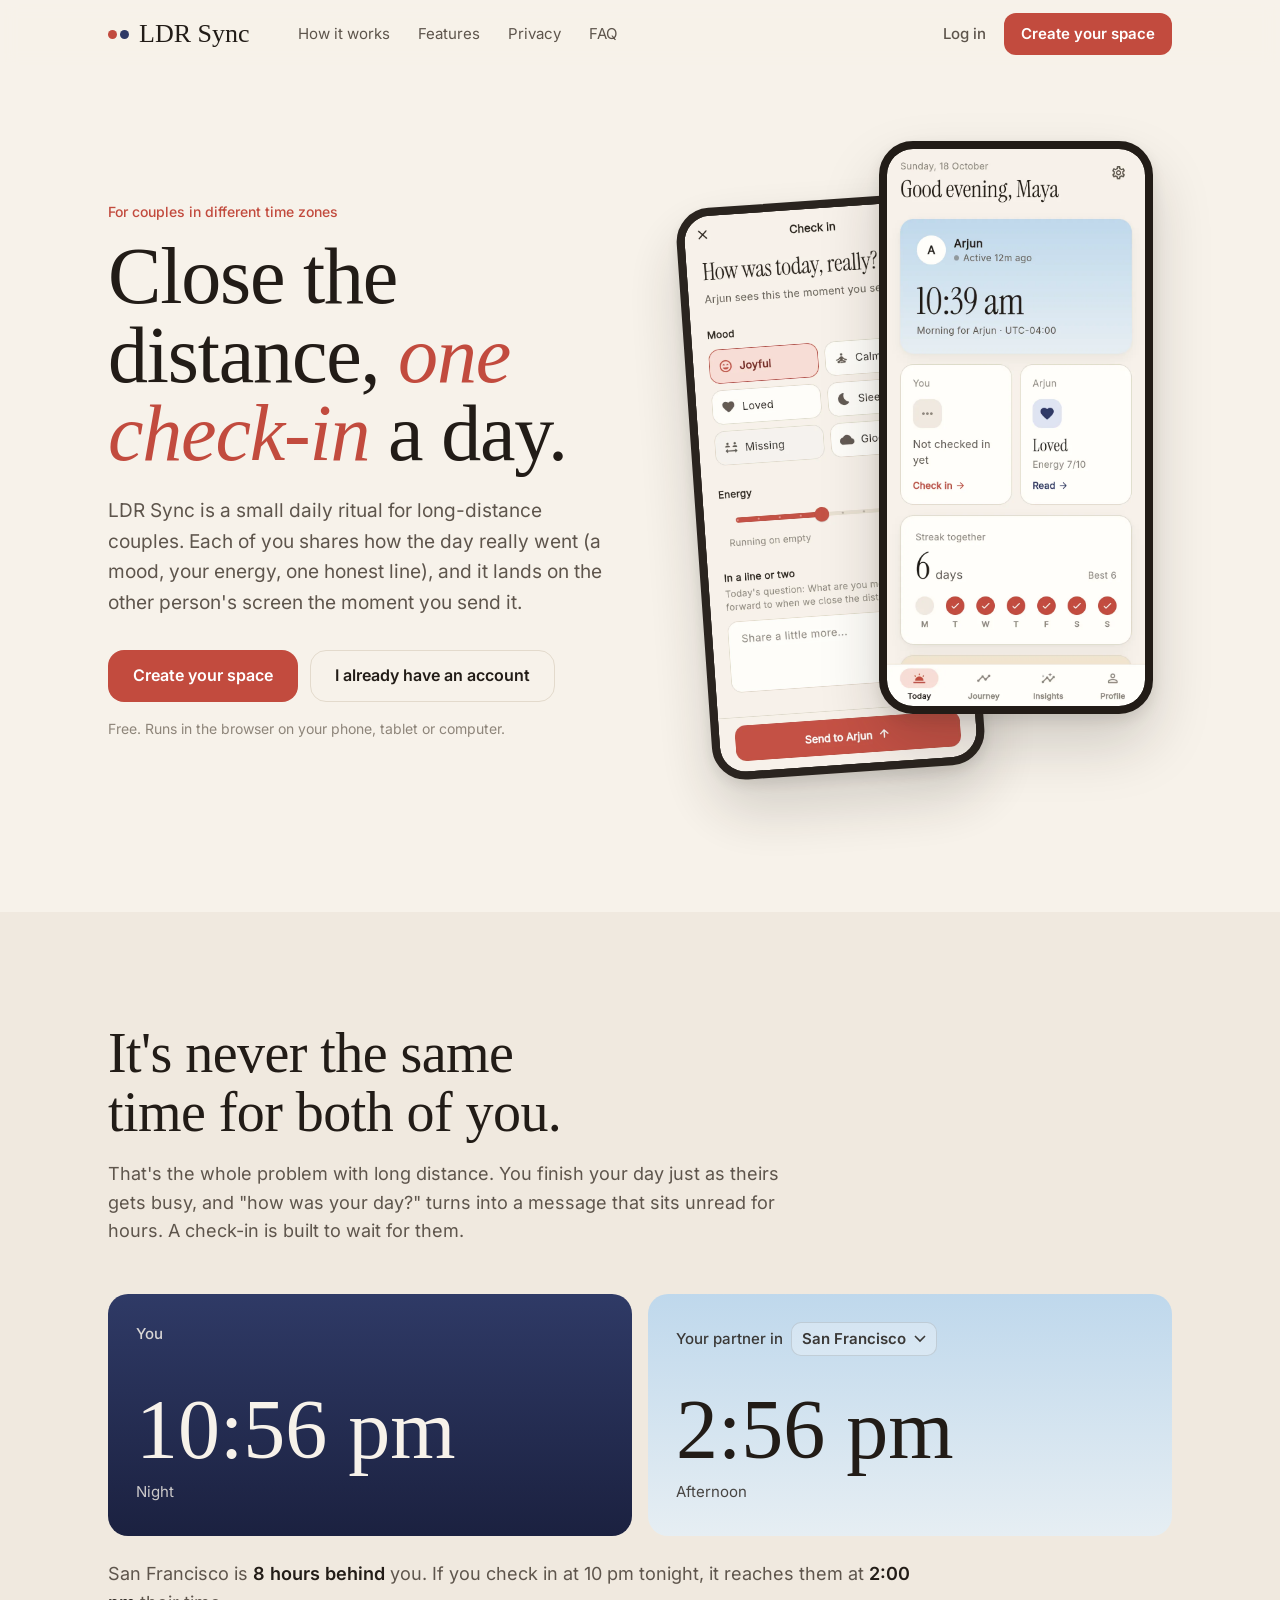
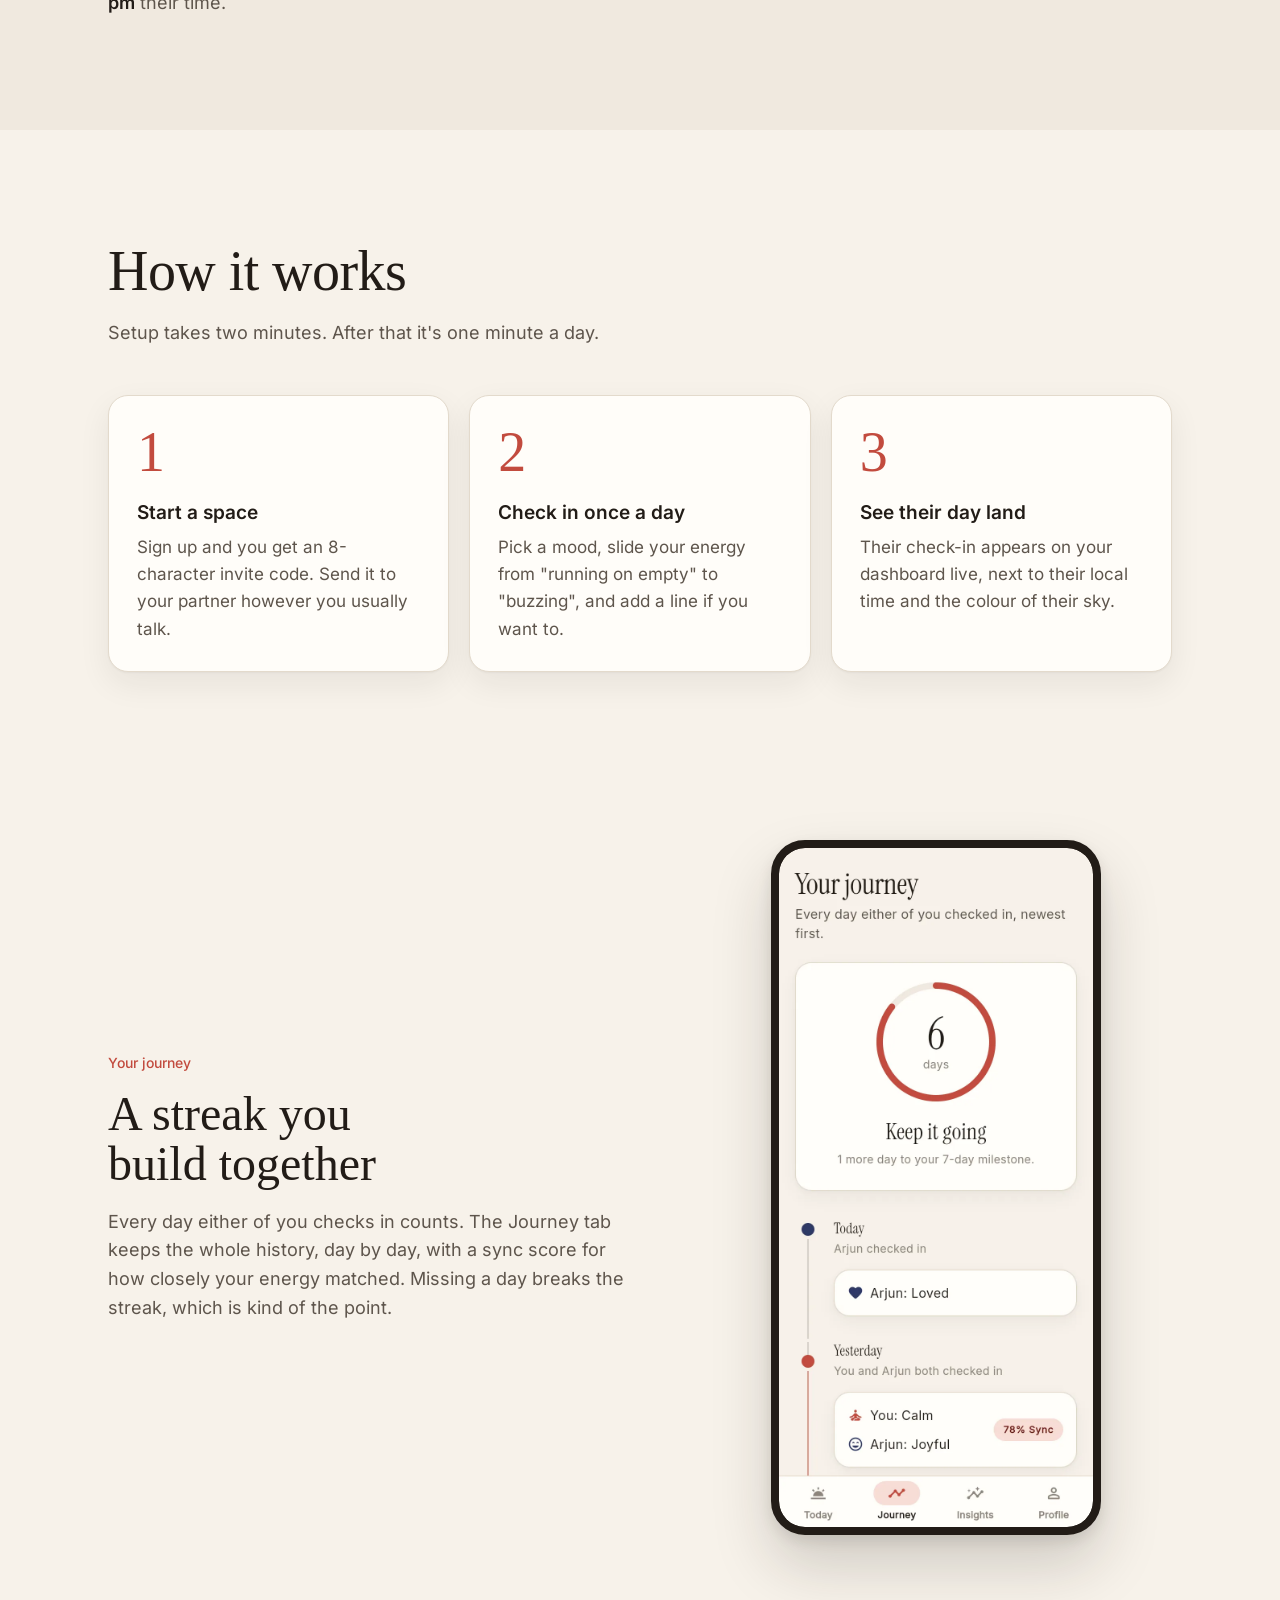
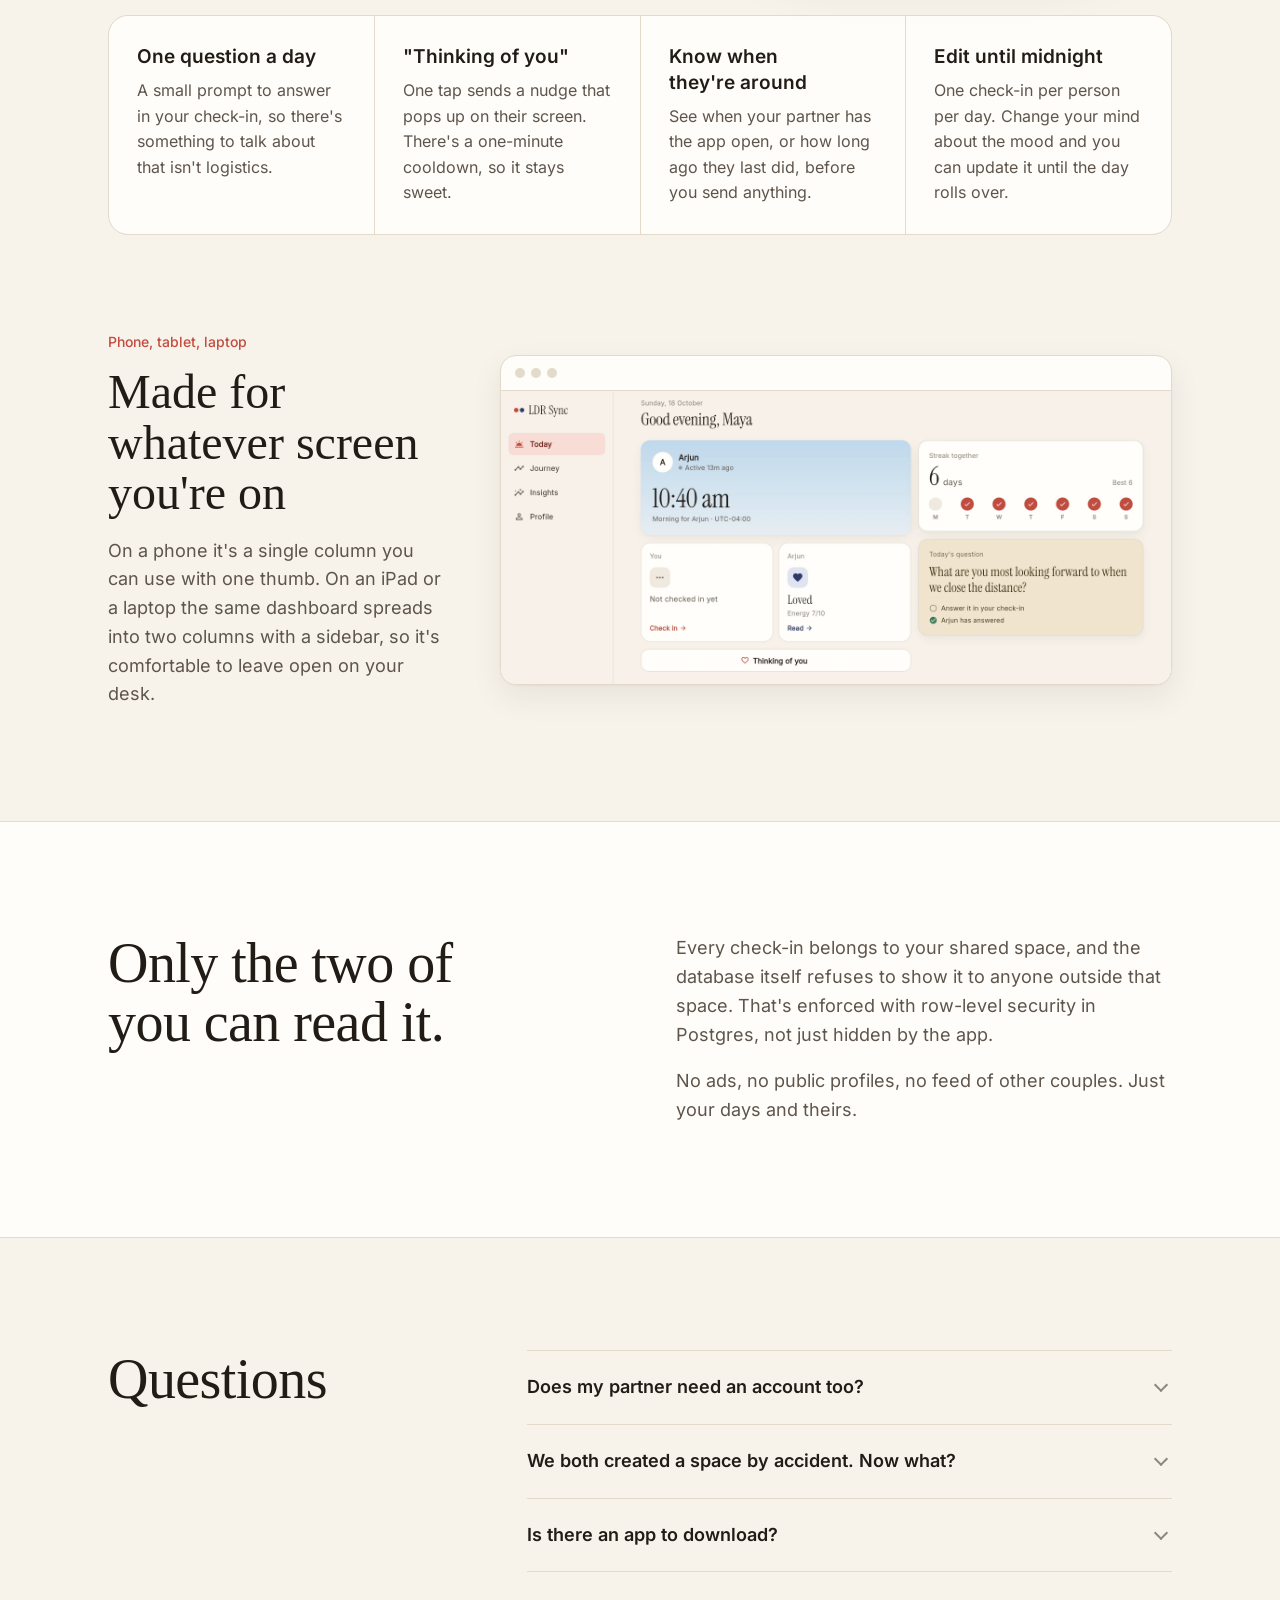
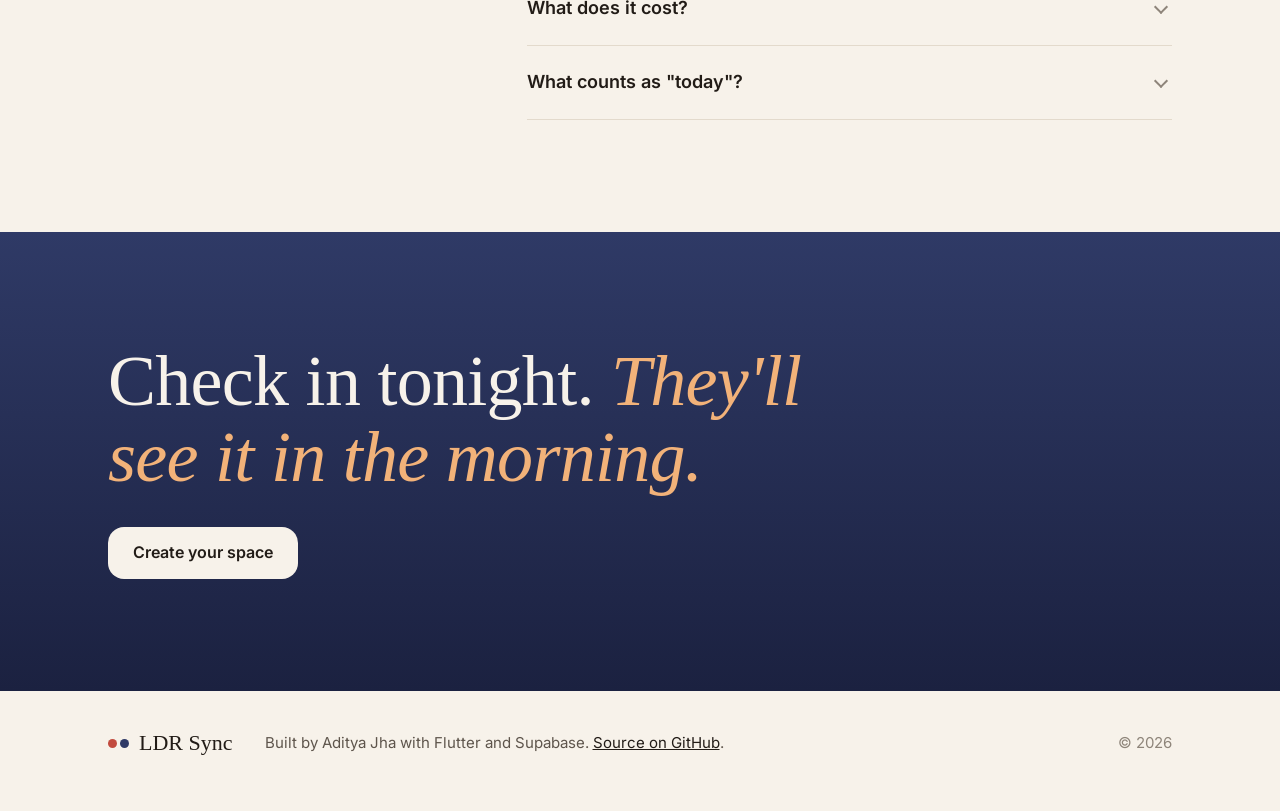
==== web_landing/index.html @ b9b2fee2 "Add a landing page and serve the app under /app/ The site used to open straight onto the login form." ====
<!doctype html>
<html lang="en">
<head>
  <meta charset="utf-8">
  <meta name="viewport" content="width=device-width, initial-scale=1">
  <title>LDR Sync: a daily check-in for long-distance couples</title>
  <meta name="description" content="A small daily ritual for couples in different time zones. Share a mood, your energy and one honest line, and see each other's day land in real time.">
  <meta name="theme-color" content="#F7F2EA">
  <meta property="og:title" content="LDR Sync">
  <meta property="og:description" content="A daily check-in for couples in different time zones.">
  <meta property="og:type" content="website">
  <meta property="og:image" content="img/desktop-dashboard.webp">
  <link rel="icon" href="favicon.svg" type="image/svg+xml">
  <link rel="icon" href="favicon.png" type="image/png" sizes="32x32">
  <link rel="apple-touch-icon" href="apple-touch-icon.png">
  <link rel="preload" href="fonts/InstrumentSerif-400.woff2" as="font" type="font/woff2" crossorigin>
  <link rel="preload" href="fonts/Inter-var.woff2" as="font" type="font/woff2" crossorigin>
  <link rel="stylesheet" href="styles.css">
</head>
<body>
  <a class="skip" href="#main">Skip to content</a>

  <header class="site-header">
    <div class="wrap header-inner">
      <a class="wordmark" href="./" aria-label="LDR Sync home">
        <span class="dot dot-you" aria-hidden="true"></span><span class="dot dot-them" aria-hidden="true"></span>
        LDR Sync
      </a>
      <nav class="nav" aria-label="Page sections">
        <a href="#how">How it works</a>
        <a href="#features">Features</a>
        <a href="#privacy">Privacy</a>
        <a href="#faq">FAQ</a>
      </nav>
      <div class="header-actions">
        <a class="link" href="app/#/login">Log in</a>
        <a class="btn btn-small" href="app/#/login?mode=signup">Create your space</a>
      </div>
    </div>
  </header>

  <main id="main">
    <!-- Hero -->
    <section class="hero">
      <div class="wrap hero-grid">
        <div class="hero-copy">
          <p class="eyebrow">For couples in different time zones</p>
          <h1>Close the distance, <em>one check-in</em> a day.</h1>
          <p class="lede">
            LDR Sync is a small daily ritual for long-distance couples. Each of you
            shares how the day really went (a mood, your energy, one honest line),
            and it lands on the other person's screen the moment you send it.
          </p>
          <div class="cta-row">
            <a class="btn" href="app/#/login?mode=signup">Create your space</a>
            <a class="btn btn-ghost" href="app/#/login">I already have an account</a>
          </div>
          <p class="fine">Free. Runs in the browser on your phone, tablet or computer.</p>
        </div>

        <div class="hero-visual" aria-hidden="true">
          <figure class="phone phone-back">
            <img src="img/phone-checkin.webp" width="390" height="844" alt="" loading="eager" decoding="async">
          </figure>
          <figure class="phone phone-front">
            <img src="img/phone-dashboard.webp" width="390" height="844" alt="" loading="eager" decoding="async">
          </figure>
        </div>
      </div>
    </section>

    <!-- Two skies -->
    <section class="skies" aria-labelledby="skies-title">
      <div class="wrap">
        <div class="section-head">
          <h2 id="skies-title">It's never the same time for both of you.</h2>
          <p>
            That's the whole problem with long distance. You finish your day
            just as theirs gets busy, and "how was your day?" turns into a
            message that sits unread for hours. A check-in is built to wait for them.
          </p>
        </div>

        <div class="sky-pair">
          <article class="sky-card" id="sky-you">
            <p class="sky-who">You<span class="sky-place" id="you-place"></span></p>
            <p class="sky-time" id="you-time">--:--</p>
            <p class="sky-label" id="you-label">&nbsp;</p>
          </article>
          <article class="sky-card" id="sky-them">
            <p class="sky-who">
              <label for="city">Your partner in</label>
              <select id="city" class="sky-select"></select>
            </p>
            <p class="sky-time" id="them-time">--:--</p>
            <p class="sky-label" id="them-label">&nbsp;</p>
          </article>
        </div>
        <p class="sky-note" id="sky-note" aria-live="polite"></p>
      </div>
    </section>

    <!-- How it works -->
    <section id="how" class="how" aria-labelledby="how-title">
      <div class="wrap">
        <div class="section-head">
          <h2 id="how-title">How it works</h2>
          <p>Setup takes two minutes. After that it's one minute a day.</p>
        </div>
        <ol class="steps">
          <li>
            <span class="step-num">1</span>
            <h3>Start a space</h3>
            <p>Sign up and you get an 8-character invite code. Send it to your partner however you usually talk.</p>
          </li>
          <li>
            <span class="step-num">2</span>
            <h3>Check in once a day</h3>
            <p>Pick a mood, slide your energy from "running on empty" to "buzzing", and add a line if you want to.</p>
          </li>
          <li>
            <span class="step-num">3</span>
            <h3>See their day land</h3>
            <p>Their check-in appears on your dashboard live, next to their local time and the colour of their sky.</p>
          </li>
        </ol>
      </div>
    </section>

    <!-- Features -->
    <section id="features" class="features" aria-labelledby="features-title">
      <div class="wrap">
        <h2 id="features-title" class="visually-hidden">Features</h2>

        <div class="feature">
          <div class="feature-copy">
            <p class="eyebrow">Your journey</p>
            <h3>A streak you build together</h3>
            <p>
              Every day either of you checks in counts. The Journey tab keeps the
              whole history, day by day, with a sync score for how closely your
              energy matched. Missing a day breaks the streak, which is kind of the point.
            </p>
          </div>
          <figure class="phone phone-solo">
            <img src="img/phone-journey.webp" width="390" height="844" alt="The Journey screen: a six-day streak and a timeline of both partners' moods." loading="lazy" decoding="async">
          </figure>
        </div>

        <ul class="feature-grid">
          <li>
            <h3>One question a day</h3>
            <p>A small prompt to answer in your check-in, so there's something to talk about that isn't logistics.</p>
          </li>
          <li>
            <h3>"Thinking of you"</h3>
            <p>One tap sends a nudge that pops up on their screen. There's a one-minute cooldown, so it stays sweet.</p>
          </li>
          <li>
            <h3>Know when they're around</h3>
            <p>See when your partner has the app open, or how long ago they last did, before you send anything.</p>
          </li>
          <li>
            <h3>Edit until midnight</h3>
            <p>One check-in per person per day. Change your mind about the mood and you can update it until the day rolls over.</p>
          </li>
        </ul>

        <div class="screens">
          <div class="screens-copy">
            <p class="eyebrow">Phone, tablet, laptop</p>
            <h3>Made for whatever screen you're on</h3>
            <p>
              On a phone it's a single column you can use with one thumb. On an iPad
              or a laptop the same dashboard spreads into two columns with a sidebar,
              so it's comfortable to leave open on your desk.
            </p>
          </div>
          <figure class="browser">
            <div class="browser-bar" aria-hidden="true"><span></span><span></span><span></span></div>
            <img src="img/desktop-dashboard.webp" width="1440" height="630" alt="The LDR Sync dashboard on a desktop browser, with a sidebar and a two-column layout." loading="lazy" decoding="async">
          </figure>
        </div>
      </div>
    </section>

    <!-- Privacy -->
    <section id="privacy" class="privacy" aria-labelledby="privacy-title">
      <div class="wrap privacy-inner">
        <h2 id="privacy-title">Only the two of you can read it.</h2>
        <div class="privacy-points">
          <p>
            Every check-in belongs to your shared space, and the database itself
            refuses to show it to anyone outside that space. That's enforced with
            row-level security in Postgres, not just hidden by the app.
          </p>
          <p>
            No ads, no public profiles, no feed of other couples. Just your days
            and theirs.
          </p>
        </div>
      </div>
    </section>

    <!-- FAQ -->
    <section id="faq" class="faq" aria-labelledby="faq-title">
      <div class="wrap faq-inner">
        <h2 id="faq-title">Questions</h2>
        <div class="faq-list">
          <details>
            <summary>Does my partner need an account too?</summary>
            <p>Yes. You each sign up with your own email. One of you starts the space and shares the code, and the other enters it.</p>
          </details>
          <details>
            <summary>We both created a space by accident. Now what?</summary>
            <p>No problem. Either of you can enter the other's code from the invite screen. Your empty space is cleaned up automatically.</p>
          </details>
          <details>
            <summary>Is there an app to download?</summary>
            <p>Not from an app store yet. It runs in your browser, and on a phone you can add it to your home screen from the share menu so it opens like an app.</p>
          </details>
          <details>
            <summary>What does it cost?</summary>
            <p>Nothing. There's no paid plan.</p>
          </details>
          <details>
            <summary>What counts as "today"?</summary>
            <p>Days are counted in UTC, so the two of you always agree on which day a check-in belongs to, even twelve time zones apart.</p>
          </details>
        </div>
      </div>
    </section>

    <!-- Closing CTA -->
    <section class="closing">
      <div class="wrap closing-inner">
        <h2>Check in tonight. <em>They'll see it in the morning.</em></h2>
        <a class="btn btn-light" href="app/#/login?mode=signup">Create your space</a>
      </div>
    </section>
  </main>

  <footer class="site-footer">
    <div class="wrap footer-inner">
      <a class="wordmark wordmark-small" href="./">
        <span class="dot dot-you" aria-hidden="true"></span><span class="dot dot-them" aria-hidden="true"></span>
        LDR Sync
      </a>
      <p>Built by Aditya Jha with Flutter and Supabase. <a href="https://github.com/aquiadi/LDR_App_V1">Source on GitHub</a>.</p>
      <p class="muted">© <span id="year">2026</span></p>
    </div>
  </footer>

  <script src="app.js" defer></script>
</body>
</html>
---- web_landing/styles.css ----
/* LDR Sync landing page. Same tokens as the app (lib/core/theme/colors.dart). */

@font-face {
  font-family: "Instrument Serif";
  src: url("fonts/InstrumentSerif-400.woff2") format("woff2");
  font-weight: 400;
  font-style: normal;
  font-display: swap;
}
@font-face {
  font-family: "Instrument Serif";
  src: url("fonts/InstrumentSerif-400-italic.woff2") format("woff2");
  font-weight: 400;
  font-style: italic;
  font-display: swap;
}
@font-face {
  font-family: "Inter";
  src: url("fonts/Inter-var.woff2") format("woff2");
  font-weight: 400 700;
  font-style: normal;
  font-display: swap;
}

:root {
  --paper: #F7F2EA;
  --paper-2: #F0E9DF;
  --card: #FFFDF9;
  --ink: #221C17;
  --ink-2: #5E554C;
  --muted: #8E857A;
  --line: #E3DACC;
  --ember: #C24B3E;
  --ember-dark: #A93D31;
  --ember-tint: #F7DDD5;
  --dusk: #2F3A66;
  --night: #1B2140;
  --sand: #F1E4CF;
  --glow: #F2B279;

  --serif: "Instrument Serif", "Iowan Old Style", Georgia, serif;
  --sans: "Inter", system-ui, -apple-system, "Segoe UI", sans-serif;

  --gutter: 20px;
  --radius: 20px;
  --shadow: 0 1px 2px rgb(34 28 23 / 4%), 0 12px 32px rgb(34 28 23 / 7%);
}

@media (min-width: 640px) { :root { --gutter: 32px; } }
@media (min-width: 1024px) { :root { --gutter: 48px; } }

*, *::before, *::after { box-sizing: border-box; }

html { -webkit-text-size-adjust: 100%; scroll-behavior: smooth; }
@media (prefers-reduced-motion: reduce) { html { scroll-behavior: auto; } }

body {
  margin: 0;
  background: var(--paper);
  color: var(--ink);
  font-family: var(--sans);
  font-size: 17px;
  line-height: 1.6;
  -webkit-font-smoothing: antialiased;
  text-rendering: optimizeLegibility;
}

img { display: block; max-width: 100%; height: auto; }
a { color: inherit; }
h1, h2, h3 { margin: 0; font-weight: 400; text-wrap: balance; }
p { margin: 0; }

.wrap { width: 100%; max-width: 1160px; margin: 0 auto; padding: 0 var(--gutter); }

.visually-hidden {
  position: absolute; width: 1px; height: 1px; overflow: hidden;
  clip: rect(0 0 0 0); white-space: nowrap;
}
.skip {
  position: absolute; left: 12px; top: -48px; z-index: 20;
  background: var(--ink); color: var(--paper); padding: 8px 14px; border-radius: 10px;
}
.skip:focus { top: 12px; }

:focus-visible { outline: 2px solid var(--ember); outline-offset: 3px; border-radius: 6px; }

/* Wordmark: one dot for each of you */
.wordmark {
  display: inline-flex; align-items: center; gap: 0;
  font-family: var(--serif); font-size: 26px; line-height: 1; text-decoration: none;
}
.dot { width: 9px; height: 9px; border-radius: 50%; display: inline-block; }
.dot-you { background: var(--ember); }
.dot-them { background: var(--dusk); margin: 0 10px 0 3px; }
.wordmark-small { font-size: 22px; }

/* Buttons */
.btn {
  display: inline-flex; align-items: center; justify-content: center;
  min-height: 52px; padding: 0 24px; border-radius: 16px;
  background: var(--ember); color: #fff; text-decoration: none;
  font-weight: 600; font-size: 16px; border: 1px solid transparent;
  transition: background-color .15s ease, transform .15s ease;
}
.btn:hover { background: var(--ember-dark); }
.btn:active { transform: translateY(1px); }
.btn-small { min-height: 42px; padding: 0 16px; border-radius: 12px; font-size: 15px; }
.btn-ghost { background: transparent; color: var(--ink); border-color: var(--line); }
.btn-ghost:hover { background: var(--card); }
.btn-light { background: var(--paper); color: var(--ink); }
.btn-light:hover { background: #fff; }
.link { text-decoration: none; font-weight: 500; font-size: 15px; color: var(--ink-2); }
.link:hover { color: var(--ink); }

/* Header */
.site-header {
  position: sticky; top: 0; z-index: 10;
  background: rgb(247 242 234 / 92%);
  backdrop-filter: saturate(140%) blur(8px);
  -webkit-backdrop-filter: saturate(140%) blur(8px);
  border-bottom: 1px solid transparent;
}
.site-header.scrolled { border-bottom-color: var(--line); }
.header-inner { display: flex; align-items: center; gap: 24px; height: 68px; }
.nav { display: none; gap: 28px; margin-left: 24px; }
.nav a { text-decoration: none; font-size: 15px; color: var(--ink-2); }
.nav a:hover { color: var(--ink); }
.header-actions { margin-left: auto; display: flex; align-items: center; gap: 18px; }
.header-actions .link { display: none; }
@media (min-width: 640px) { .header-actions .link { display: inline; } }
@media (min-width: 960px) { .nav { display: flex; } }

/* Shared section rhythm */
section { padding: 72px 0; }
@media (min-width: 1024px) { section { padding: 112px 0; } }

.eyebrow {
  font-size: 14px; font-weight: 500; color: var(--ember);
  margin-bottom: 14px;
}
h2 { font-family: var(--serif); font-size: clamp(36px, 5vw, 56px); line-height: 1.05; letter-spacing: -0.01em; }
h3 { font-size: 19px; font-weight: 600; line-height: 1.35; }
em { font-style: italic; }
h1 em, h2 em { color: var(--ember); }

.section-head { max-width: 680px; margin-bottom: 48px; }
.section-head p { margin-top: 18px; color: var(--ink-2); font-size: 18px; }

/* Hero */
.hero { padding-top: 40px; overflow: hidden; }
.hero-grid { display: grid; gap: 48px; align-items: center; }
@media (min-width: 960px) {
  .hero { padding-top: 72px; }
  .hero-grid { grid-template-columns: 1.05fr 1fr; gap: 64px; }
}
.hero h1 {
  font-family: var(--serif);
  font-size: clamp(48px, 6.6vw, 80px);
  line-height: 0.98; letter-spacing: -0.015em;
}
.lede { margin-top: 24px; max-width: 34em; font-size: 19px; color: var(--ink-2); }
.cta-row { display: flex; flex-wrap: wrap; gap: 12px; margin-top: 32px; }
.fine { margin-top: 16px; font-size: 14px; color: var(--muted); }

.hero-visual {
  position: relative; margin: 0 auto; width: min(100%, 520px);
  aspect-ratio: 0.74;
}
.phone {
  margin: 0; position: absolute; width: 56%;
  border-radius: 34px; overflow: hidden;
  border: 8px solid var(--ink);
  background: var(--ink);
  box-shadow: 0 30px 60px rgb(34 28 23 / 18%), 0 6px 14px rgb(34 28 23 / 10%);
}
.phone img { border-radius: 26px; }
.phone-front { right: 4%; top: 0; z-index: 2; }
.phone-back { left: 2%; top: 9%; transform: rotate(-4deg); opacity: .96; }
@media (max-width: 420px) { .phone { border-width: 6px; border-radius: 26px; } .phone img { border-radius: 20px; } }

/* Two skies */
.skies { background: var(--paper-2); }
.sky-pair { display: grid; gap: 16px; }
@media (min-width: 720px) { .sky-pair { grid-template-columns: 1fr 1fr; } }
.sky-card {
  border-radius: var(--radius); padding: 28px 28px 32px; min-height: 230px;
  display: flex; flex-direction: column; color: var(--ink);
  background: linear-gradient(#BFD8EC, #E6EEF3);
  transition: background .6s ease, color .6s ease;
}
.sky-card.is-dark { color: var(--paper); }
.sky-who { font-size: 15px; font-weight: 500; display: flex; flex-wrap: wrap; align-items: center; gap: 8px; opacity: .85; }
.sky-place::before { content: "· "; }
.sky-place:empty::before { content: ""; }
.sky-time {
  margin-top: auto; padding-top: 32px;
  font-family: var(--serif); font-size: clamp(56px, 8vw, 84px); line-height: 1;
  font-variant-numeric: tabular-nums;
}
.sky-label { margin-top: 8px; font-size: 15px; opacity: .8; }
.sky-select {
  font: inherit; font-weight: 600; color: inherit;
  background: rgb(255 255 255 / 35%); border: 1px solid rgb(34 28 23 / 15%);
  border-radius: 10px; padding: 4px 30px 4px 10px; appearance: none;
  background-image: url("data:image/svg+xml,%3Csvg xmlns='http://www.w3.org/2000/svg' width='12' height='8'%3E%3Cpath d='M1 1l5 5 5-5' fill='none' stroke='%23221C17' stroke-width='1.6'/%3E%3C/svg%3E");
  background-repeat: no-repeat; background-position: right 10px center;
}
.is-dark .sky-select {
  background-color: rgb(255 255 255 / 12%); border-color: rgb(255 255 255 / 25%);
  background-image: url("data:image/svg+xml,%3Csvg xmlns='http://www.w3.org/2000/svg' width='12' height='8'%3E%3Cpath d='M1 1l5 5 5-5' fill='none' stroke='%23F7F2EA' stroke-width='1.6'/%3E%3C/svg%3E");
}
.sky-select option { color: var(--ink); background: var(--card); }
.sky-note { margin-top: 24px; max-width: 46em; font-size: 18px; color: var(--ink-2); min-height: 1.6em; }
.sky-note strong { color: var(--ink); font-weight: 600; }

/* How it works */
.steps { list-style: none; margin: 0; padding: 0; display: grid; gap: 16px; }
@media (min-width: 860px) { .steps { grid-template-columns: repeat(3, 1fr); gap: 20px; } }
.steps li {
  background: var(--card); border: 1px solid var(--line); border-radius: var(--radius);
  padding: 28px; box-shadow: var(--shadow);
}
.step-num {
  font-family: var(--serif); font-size: 56px; line-height: 1; color: var(--ember);
  display: block; margin-bottom: 20px;
}
.steps p { margin-top: 8px; color: var(--ink-2); }

/* Features */
.features { padding-top: 0; }
.feature {
  display: grid; gap: 40px; align-items: center;
  padding: 56px 0;
}
@media (min-width: 860px) { .feature { grid-template-columns: 1.1fr 1fr; gap: 72px; } }
.feature-copy h3, .screens-copy h3 {
  font-family: var(--serif); font-weight: 400; font-size: clamp(34px, 4.4vw, 48px); line-height: 1.05;
}
.feature-copy p:last-child, .screens-copy p:last-child { margin-top: 18px; color: var(--ink-2); font-size: 18px; max-width: 32em; }
.phone-solo { position: relative; width: min(78%, 330px); margin: 0 auto; }

.feature-grid {
  list-style: none; margin: 24px 0 0; padding: 0;
  display: grid; gap: 1px; background: var(--line);
  border: 1px solid var(--line); border-radius: var(--radius); overflow: hidden;
}
@media (min-width: 720px) { .feature-grid { grid-template-columns: 1fr 1fr; } }
@media (min-width: 1100px) { .feature-grid { grid-template-columns: repeat(4, 1fr); } }
.feature-grid li { background: var(--card); padding: 28px; }
.feature-grid p { margin-top: 8px; color: var(--ink-2); font-size: 16px; }

.screens { display: grid; gap: 40px; margin-top: 96px; }
@media (min-width: 1024px) { .screens { grid-template-columns: 0.8fr 1.6fr; align-items: center; gap: 56px; } }
.browser {
  margin: 0; border-radius: 16px; overflow: hidden; background: var(--card);
  border: 1px solid var(--line); box-shadow: var(--shadow);
}
.browser-bar { display: flex; gap: 6px; padding: 12px 14px; border-bottom: 1px solid var(--line); }
.browser-bar span { width: 10px; height: 10px; border-radius: 50%; background: var(--line); }

/* Privacy */
.privacy { background: var(--card); border-top: 1px solid var(--line); border-bottom: 1px solid var(--line); }
.privacy-inner { display: grid; gap: 32px; }
@media (min-width: 900px) { .privacy-inner { grid-template-columns: 1fr 1fr; gap: 72px; align-items: start; } }
.privacy-points { display: grid; gap: 18px; font-size: 18px; color: var(--ink-2); }

/* FAQ */
.faq-inner { display: grid; gap: 32px; }
@media (min-width: 900px) { .faq-inner { grid-template-columns: 0.7fr 1.3fr; gap: 72px; } }
.faq-list { border-top: 1px solid var(--line); }
details { border-bottom: 1px solid var(--line); }
summary {
  cursor: pointer; list-style: none; padding: 22px 36px 22px 0; position: relative;
  font-weight: 600; font-size: 18px;
}
summary::-webkit-details-marker { display: none; }
summary::after {
  content: ""; position: absolute; right: 6px; top: 50%; width: 10px; height: 10px;
  border-right: 2px solid var(--muted); border-bottom: 2px solid var(--muted);
  transform: translateY(-70%) rotate(45deg); transition: transform .2s ease;
}
details[open] summary::after { transform: translateY(-30%) rotate(225deg); }
details p { padding: 0 0 22px; color: var(--ink-2); max-width: 40em; }

/* Closing */
.closing { background: linear-gradient(var(--dusk), var(--night)); color: var(--paper); }
.closing-inner { display: grid; gap: 32px; justify-items: start; }
.closing h2 { font-size: clamp(40px, 6vw, 72px); max-width: 14em; }
.closing h2 em { color: var(--glow); }

/* Footer */
.site-footer { padding: 40px 0 56px; color: var(--ink-2); font-size: 15px; }
.footer-inner { display: grid; gap: 12px; }
@media (min-width: 860px) { .footer-inner { grid-template-columns: auto 1fr auto; align-items: center; gap: 32px; } }
.site-footer a { color: var(--ink); }
.muted { color: var(--muted); }
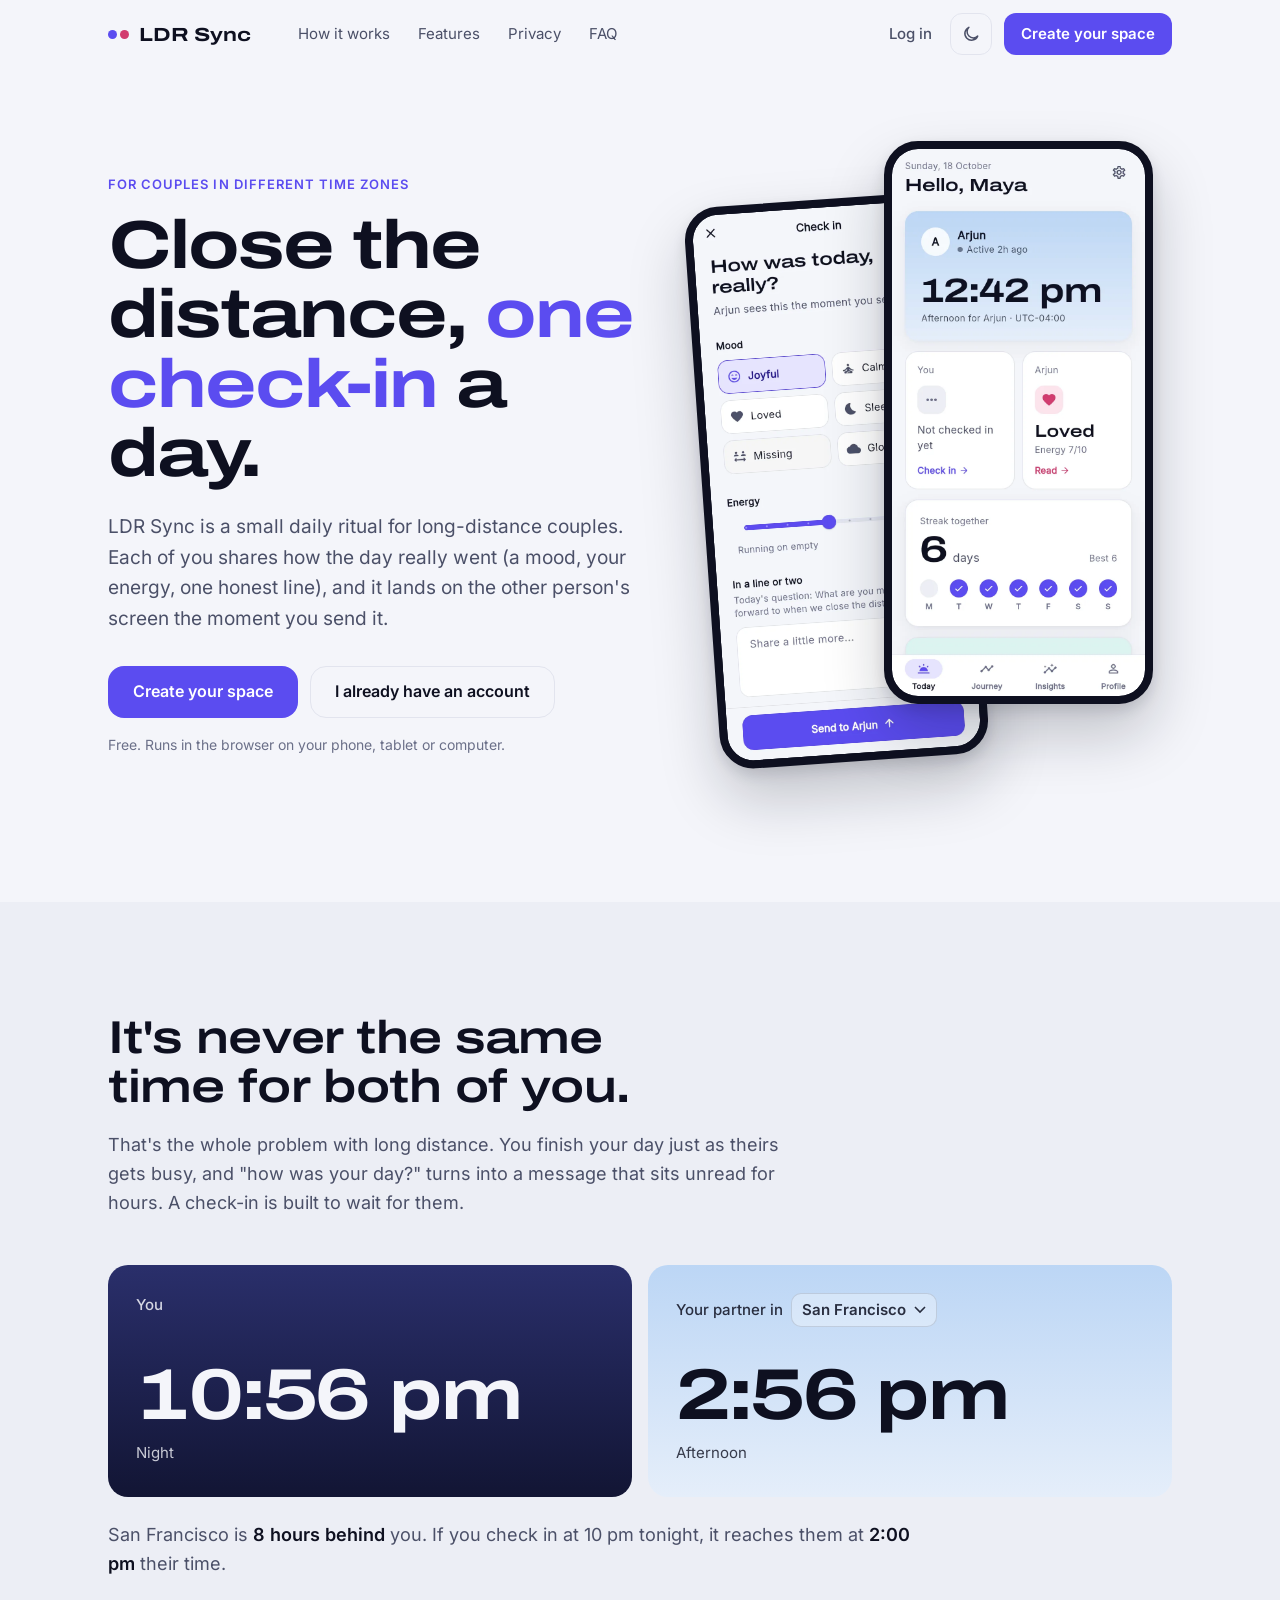
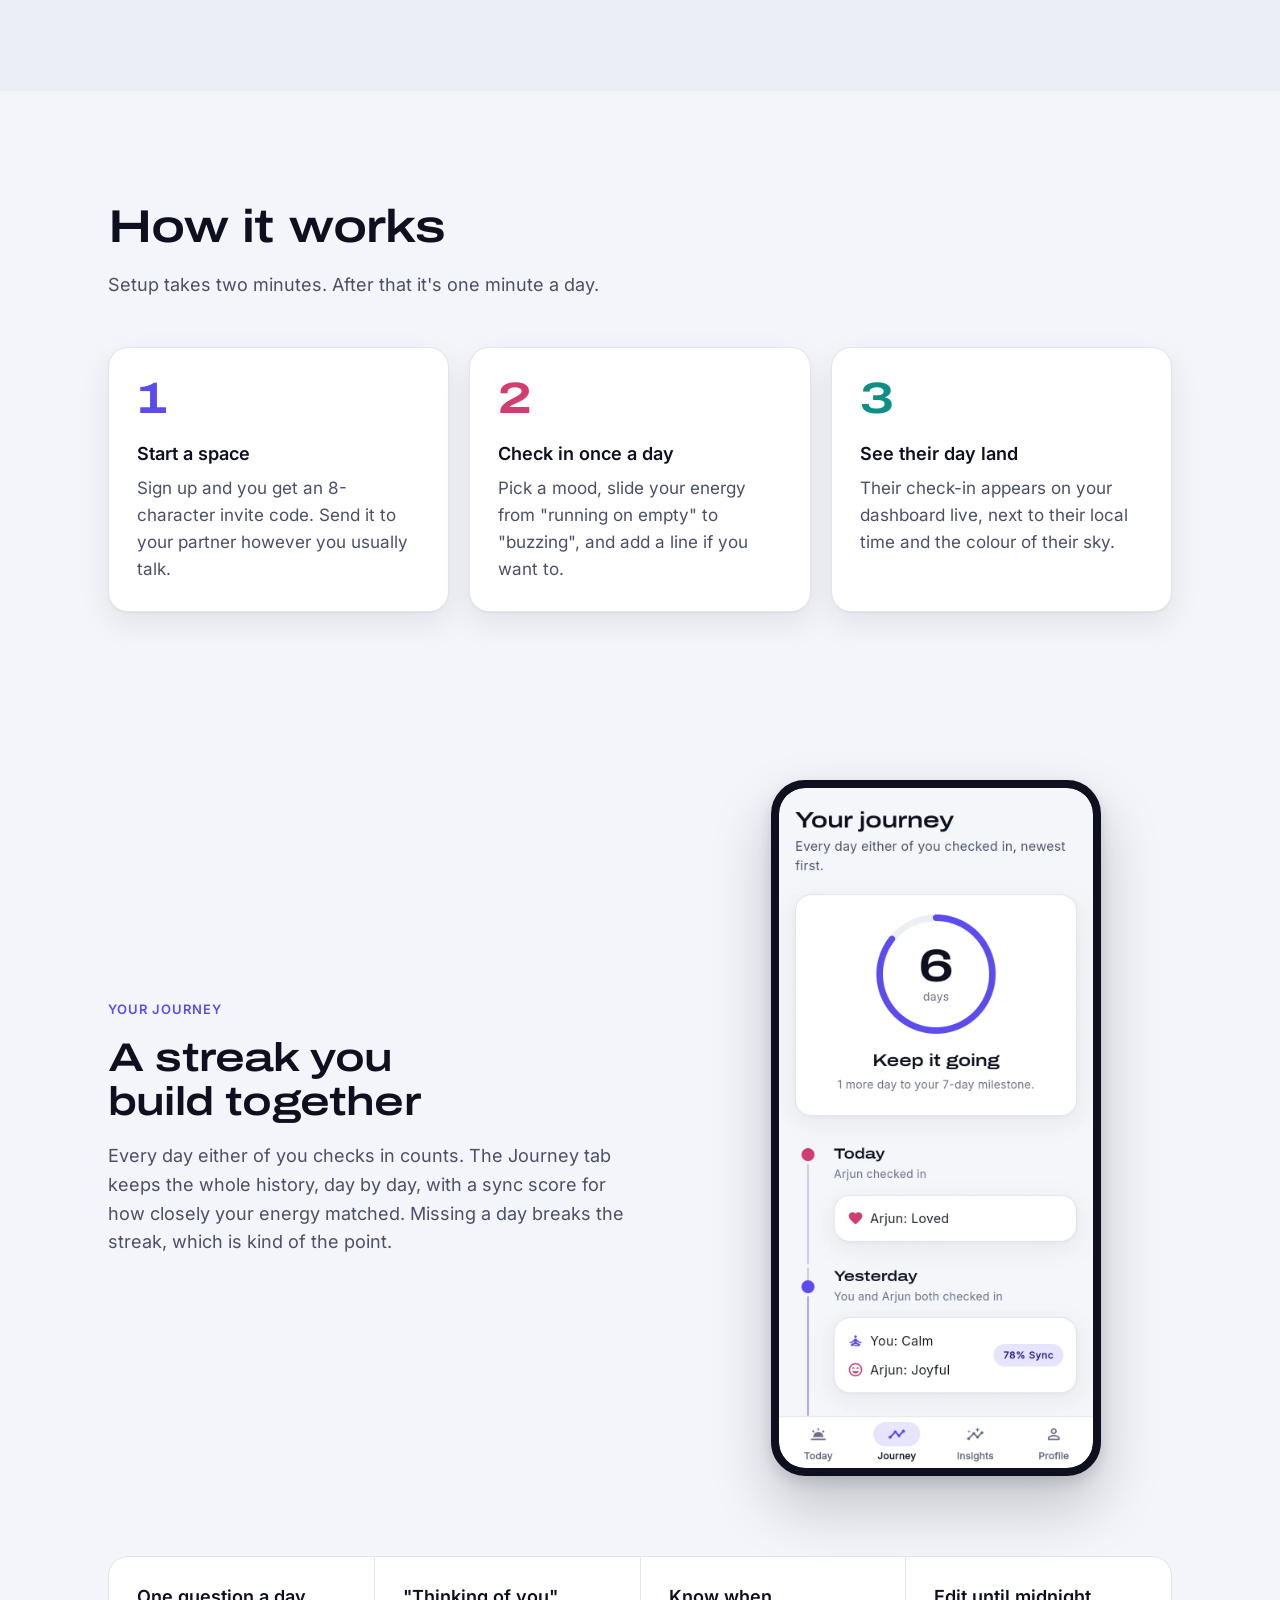
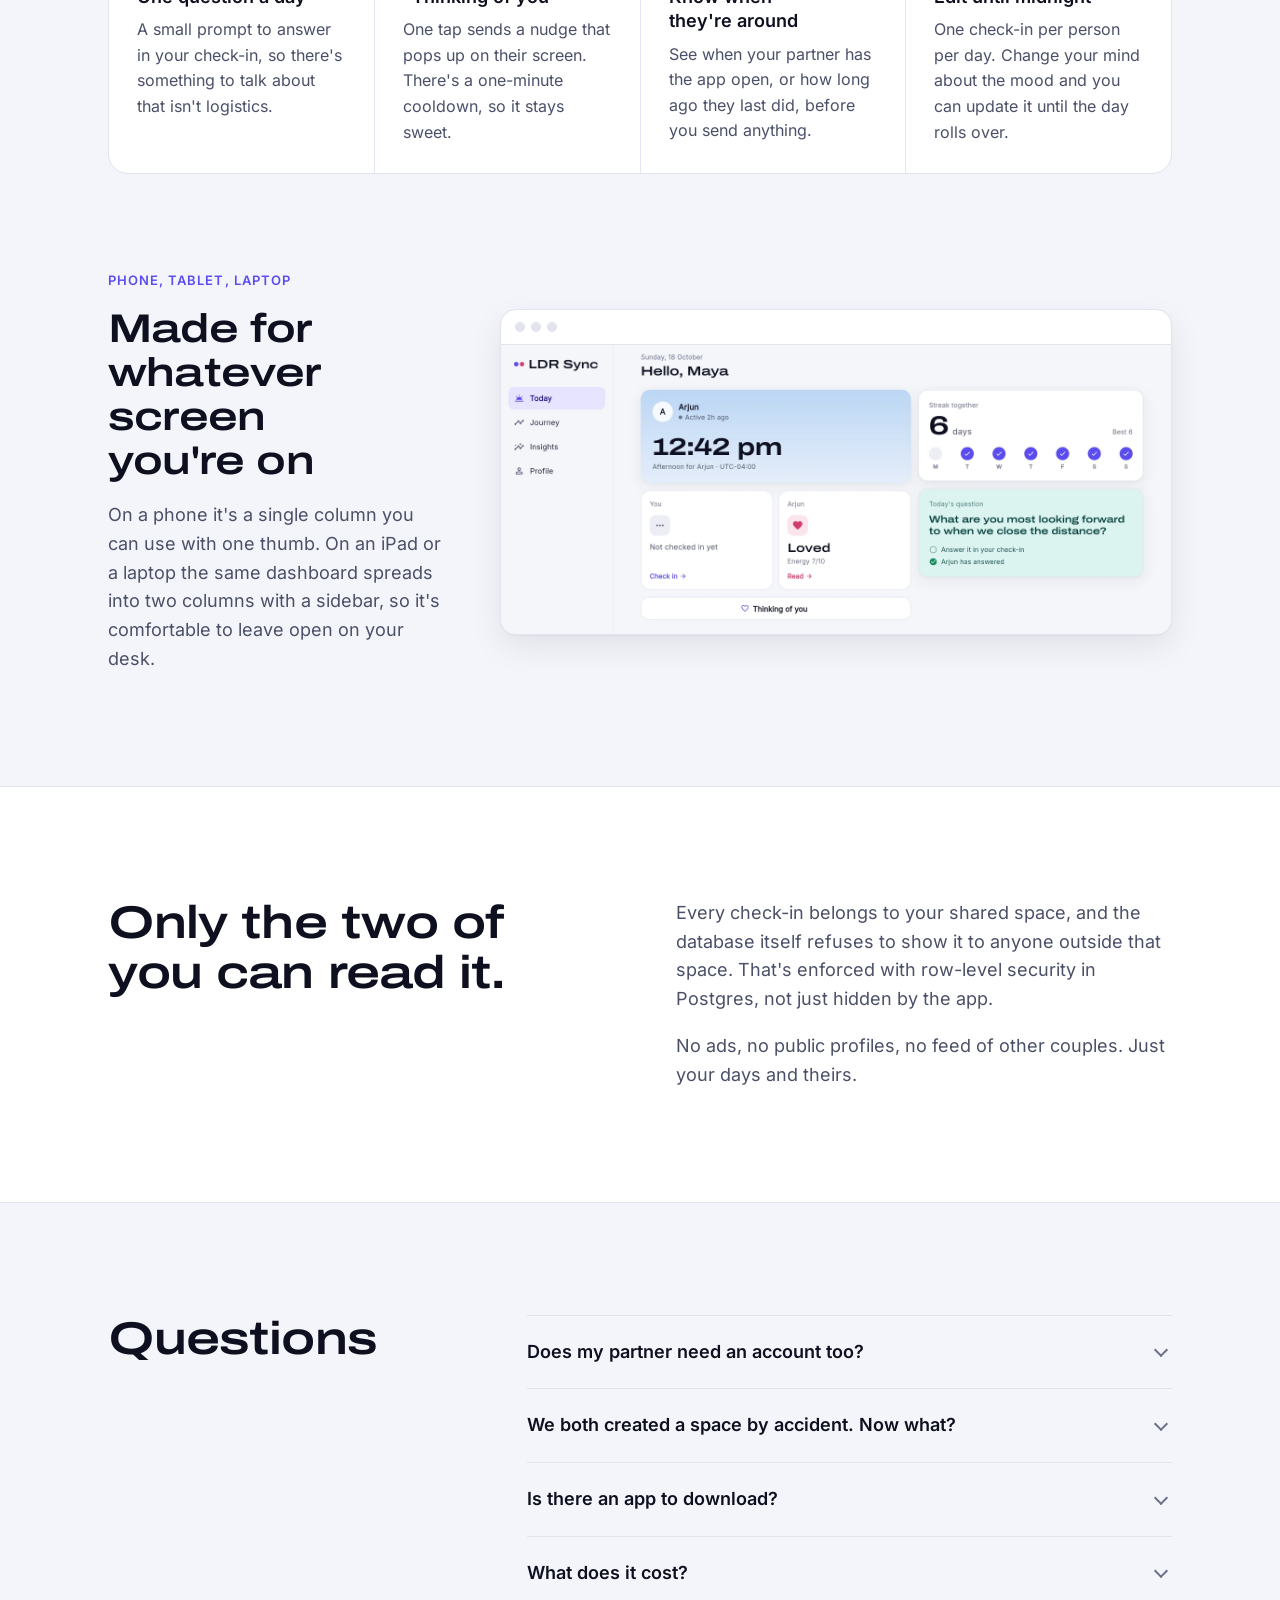
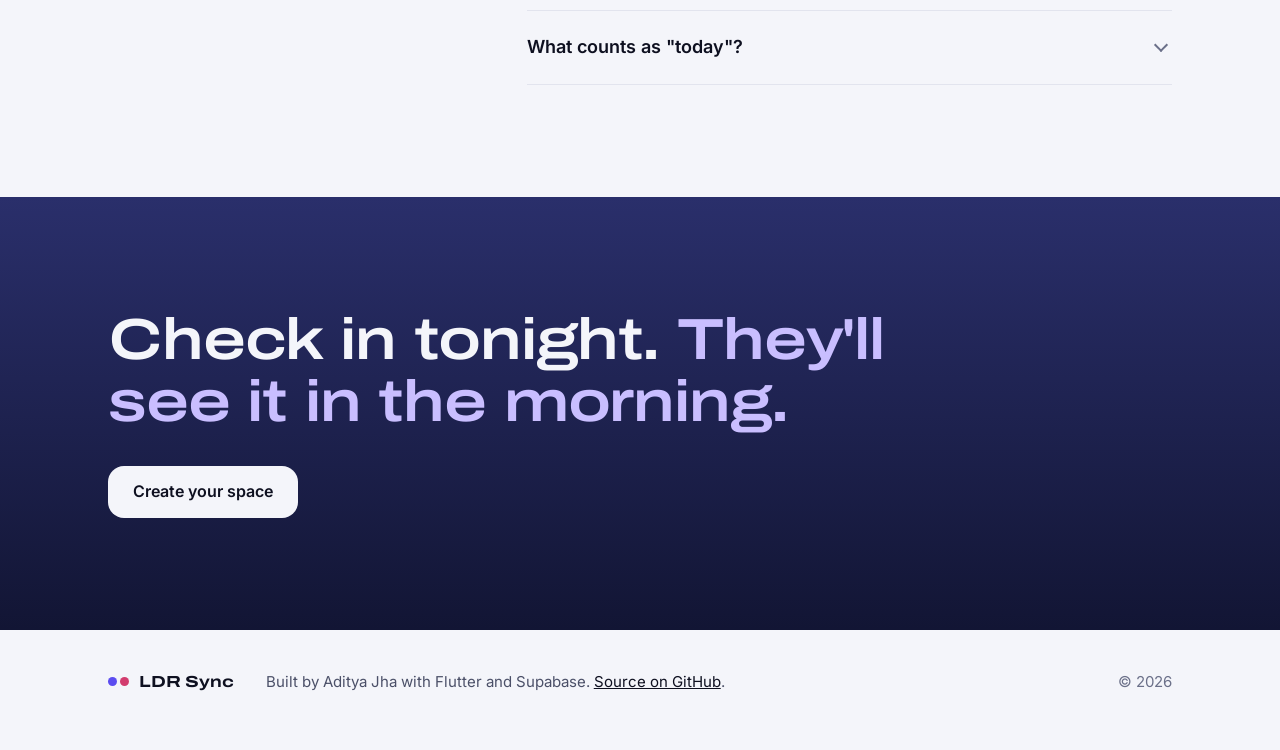
==== commit 26ba4cfa: "Bring the landing page in line with the app, with dark mode Same fonts and palette as the app. It fo" ====
--- a/web_landing/index.html
+++ b/web_landing/index.html
@@ -5,15 +5,21 @@
   <meta name="viewport" content="width=device-width, initial-scale=1">
   <title>LDR Sync: a daily check-in for long-distance couples</title>
   <meta name="description" content="A small daily ritual for couples in different time zones. Share a mood, your energy and one honest line, and see each other's day land in real time.">
-  <meta name="theme-color" content="#F7F2EA">
+  <meta name="theme-color" content="#F4F5FA" media="(prefers-color-scheme: light)">
+  <meta name="theme-color" content="#0B0D17" media="(prefers-color-scheme: dark)">
+  <meta name="color-scheme" content="light dark">
+  <script>
+    // Apply a saved light/dark choice before first paint, so there is no flash.
+    try { var t = localStorage.getItem("theme"); if (t === "light" || t === "dark") document.documentElement.dataset.theme = t; } catch (e) {}
+  </script>
   <meta property="og:title" content="LDR Sync">
   <meta property="og:description" content="A daily check-in for couples in different time zones.">
   <meta property="og:type" content="website">
-  <meta property="og:image" content="img/desktop-dashboard.webp">
+  <meta property="og:image" content="img/light-desktop-dashboard.webp">
   <link rel="icon" href="favicon.svg" type="image/svg+xml">
   <link rel="icon" href="favicon.png" type="image/png" sizes="32x32">
   <link rel="apple-touch-icon" href="apple-touch-icon.png">
-  <link rel="preload" href="fonts/InstrumentSerif-400.woff2" as="font" type="font/woff2" crossorigin>
+  <link rel="preload" href="fonts/ArchivoExpanded-700.woff2" as="font" type="font/woff2" crossorigin>
   <link rel="preload" href="fonts/Inter-var.woff2" as="font" type="font/woff2" crossorigin>
   <link rel="stylesheet" href="styles.css">
 </head>
@@ -34,6 +40,10 @@
       </nav>
       <div class="header-actions">
         <a class="link" href="app/#/login">Log in</a>
+        <button class="theme-toggle" type="button" id="theme-toggle" aria-label="Switch to dark mode">
+          <svg class="icon-moon" viewBox="0 0 24 24" fill="none" stroke="currentColor" stroke-width="1.8" stroke-linecap="round" stroke-linejoin="round" aria-hidden="true"><path d="M20 14.5A8 8 0 1 1 9.5 4a6.5 6.5 0 0 0 10.5 10.5z"/></svg>
+          <svg class="icon-sun" viewBox="0 0 24 24" fill="none" stroke="currentColor" stroke-width="1.8" stroke-linecap="round" aria-hidden="true"><circle cx="12" cy="12" r="4"/><path d="M12 2.5v2M12 19.5v2M2.5 12h2M19.5 12h2M5.3 5.3l1.4 1.4M17.3 17.3l1.4 1.4M5.3 18.7l1.4-1.4M17.3 6.7l1.4-1.4"/></svg>
+        </button>
         <a class="btn btn-small" href="app/#/login?mode=signup">Create your space</a>
       </div>
     </div>
@@ -45,7 +55,7 @@
       <div class="wrap hero-grid">
         <div class="hero-copy">
           <p class="eyebrow">For couples in different time zones</p>
-          <h1>Close the distance, <em>one check-in</em> a day.</h1>
+          <h1>Close the distance, <span class="accent">one <span class="nowrap">check-in</span></span> a day.</h1>
           <p class="lede">
             LDR Sync is a small daily ritual for long-distance couples. Each of you
             shares how the day really went (a mood, your energy, one honest line),
@@ -60,10 +70,10 @@
 
         <div class="hero-visual" aria-hidden="true">
           <figure class="phone phone-back">
-            <img src="img/phone-checkin.webp" width="390" height="844" alt="" loading="eager" decoding="async">
+            <img src="img/light-phone-checkin.webp" data-dark="img/dark-phone-checkin.webp" width="390" height="844" alt="" loading="eager" decoding="async">
           </figure>
           <figure class="phone phone-front">
-            <img src="img/phone-dashboard.webp" width="390" height="844" alt="" loading="eager" decoding="async">
+            <img src="img/light-phone-dashboard.webp" data-dark="img/dark-phone-dashboard.webp" width="390" height="844" alt="" loading="eager" decoding="async">
           </figure>
         </div>
       </div>
@@ -143,7 +153,7 @@
             </p>
           </div>
           <figure class="phone phone-solo">
-            <img src="img/phone-journey.webp" width="390" height="844" alt="The Journey screen: a six-day streak and a timeline of both partners' moods." loading="lazy" decoding="async">
+            <img src="img/light-phone-journey.webp" data-dark="img/dark-phone-journey.webp" width="390" height="844" alt="The Journey screen: a six-day streak and a timeline of both partners' moods." loading="lazy" decoding="async">
           </figure>
         </div>
 
@@ -178,7 +188,7 @@
           </div>
           <figure class="browser">
             <div class="browser-bar" aria-hidden="true"><span></span><span></span><span></span></div>
-            <img src="img/desktop-dashboard.webp" width="1440" height="630" alt="The LDR Sync dashboard on a desktop browser, with a sidebar and a two-column layout." loading="lazy" decoding="async">
+            <img src="img/light-desktop-dashboard.webp" data-dark="img/dark-desktop-dashboard.webp" width="1440" height="620" alt="The LDR Sync dashboard on a desktop browser, with a sidebar and a two-column layout." loading="lazy" decoding="async">
           </figure>
         </div>
       </div>
@@ -234,7 +244,7 @@
     <!-- Closing CTA -->
     <section class="closing">
       <div class="wrap closing-inner">
-        <h2>Check in tonight. <em>They'll see it in the morning.</em></h2>
+        <h2>Check in tonight. <span class="accent">They'll see it in the morning.</span></h2>
         <a class="btn btn-light" href="app/#/login?mode=signup">Create your space</a>
       </div>
     </section>
--- a/web_landing/styles.css
+++ b/web_landing/styles.css
@@ -1,17 +1,17 @@
 /* LDR Sync landing page. Same tokens as the app (lib/core/theme/colors.dart). */
 
 @font-face {
-  font-family: "Instrument Serif";
-  src: url("fonts/InstrumentSerif-400.woff2") format("woff2");
-  font-weight: 400;
+  font-family: "Archivo Expanded";
+  src: url("fonts/ArchivoExpanded-600.woff2") format("woff2");
+  font-weight: 600;
   font-style: normal;
   font-display: swap;
 }
 @font-face {
-  font-family: "Instrument Serif";
-  src: url("fonts/InstrumentSerif-400-italic.woff2") format("woff2");
-  font-weight: 400;
-  font-style: italic;
+  font-family: "Archivo Expanded";
+  src: url("fonts/ArchivoExpanded-700.woff2") format("woff2");
+  font-weight: 700;
+  font-style: normal;
   font-display: swap;
 }
 @font-face {
@@ -22,28 +22,73 @@
   font-display: swap;
 }
 
+/* Light */
 :root {
-  --paper: #F7F2EA;
-  --paper-2: #F0E9DF;
-  --card: #FFFDF9;
-  --ink: #221C17;
-  --ink-2: #5E554C;
-  --muted: #8E857A;
-  --line: #E3DACC;
-  --ember: #C24B3E;
-  --ember-dark: #A93D31;
-  --ember-tint: #F7DDD5;
-  --dusk: #2F3A66;
-  --night: #1B2140;
-  --sand: #F1E4CF;
-  --glow: #F2B279;
-
-  --serif: "Instrument Serif", "Iowan Old Style", Georgia, serif;
+  color-scheme: light;
+  --bg: #F4F5FA;
+  --bg-2: #ECEEF5;
+  --card: #FFFFFF;
+  --ink: #0E1020;
+  --ink-2: #4B5068;
+  --muted: #6B7089;
+  --line: #E2E4EE;
+  --you: #5B4CF0;
+  --you-hover: #4A3BD9;
+  --you-tint: #E7E4FF;
+  --on-you: #FFFFFF;
+  --them: #D23C6E;
+  --teal: #0E8F86;
+  --shadow: 0 1px 2px rgb(14 16 32 / 4%), 0 12px 32px rgb(14 16 32 / 8%);
+  --phone-edge: #0E1020;
+  --header-bg: rgb(244 245 250 / 85%);
+
+  --display: "Archivo Expanded", "Arial Black", system-ui, sans-serif;
   --sans: "Inter", system-ui, -apple-system, "Segoe UI", sans-serif;
 
   --gutter: 20px;
   --radius: 20px;
-  --shadow: 0 1px 2px rgb(34 28 23 / 4%), 0 12px 32px rgb(34 28 23 / 7%);
+}
+
+/* Dark: used when the visitor's system is dark, unless they picked light. */
+@media (prefers-color-scheme: dark) {
+  :root:not([data-theme="light"]) {
+    color-scheme: dark;
+    --bg: #0B0D17;
+    --bg-2: #10121E;
+    --card: #151827;
+    --ink: #ECEDF5;
+    --ink-2: #A8ACC2;
+    --muted: #8A8FA8;
+    --line: #262A3D;
+    --you: #A79BFF;
+    --you-hover: #BDB3FF;
+    --you-tint: #2D2670;
+    --on-you: #160E5C;
+    --them: #FF7FA8;
+    --teal: #4FD1C5;
+    --shadow: none;
+    --phone-edge: #262A3F;
+    --header-bg: rgb(11 13 23 / 85%);
+  }
+}
+:root[data-theme="dark"] {
+  color-scheme: dark;
+  --bg: #0B0D17;
+  --bg-2: #10121E;
+  --card: #151827;
+  --ink: #ECEDF5;
+  --ink-2: #A8ACC2;
+  --muted: #8A8FA8;
+  --line: #262A3D;
+  --you: #A79BFF;
+  --you-hover: #BDB3FF;
+  --you-tint: #2D2670;
+  --on-you: #160E5C;
+  --them: #FF7FA8;
+  --teal: #4FD1C5;
+  --shadow: none;
+  --phone-edge: #262A3F;
+  --header-bg: rgb(11 13 23 / 85%);
 }
 
 @media (min-width: 640px) { :root { --gutter: 32px; } }
@@ -56,7 +101,7 @@
 
 body {
   margin: 0;
-  background: var(--paper);
+  background: var(--bg);
   color: var(--ink);
   font-family: var(--sans);
   font-size: 17px;
@@ -67,7 +112,7 @@
 
 img { display: block; max-width: 100%; height: auto; }
 a { color: inherit; }
-h1, h2, h3 { margin: 0; font-weight: 400; text-wrap: balance; }
+h1, h2, h3 { margin: 0; font-weight: 600; text-wrap: balance; }
 p { margin: 0; }
 
 .wrap { width: 100%; max-width: 1160px; margin: 0 auto; padding: 0 var(--gutter); }
@@ -78,46 +123,58 @@
 }
 .skip {
   position: absolute; left: 12px; top: -48px; z-index: 20;
-  background: var(--ink); color: var(--paper); padding: 8px 14px; border-radius: 10px;
+  background: var(--ink); color: var(--bg); padding: 8px 14px; border-radius: 10px;
 }
 .skip:focus { top: 12px; }
 
-:focus-visible { outline: 2px solid var(--ember); outline-offset: 3px; border-radius: 6px; }
+:focus-visible { outline: 2px solid var(--you); outline-offset: 3px; border-radius: 6px; }
 
 /* Wordmark: one dot for each of you */
 .wordmark {
-  display: inline-flex; align-items: center; gap: 0;
-  font-family: var(--serif); font-size: 26px; line-height: 1; text-decoration: none;
+  display: inline-flex; align-items: center;
+  font-family: var(--display); font-weight: 700; font-size: 19px; letter-spacing: -0.01em;
+  line-height: 1; text-decoration: none; white-space: nowrap;
 }
 .dot { width: 9px; height: 9px; border-radius: 50%; display: inline-block; }
-.dot-you { background: var(--ember); }
-.dot-them { background: var(--dusk); margin: 0 10px 0 3px; }
-.wordmark-small { font-size: 22px; }
+.dot-you { background: var(--you); }
+.dot-them { background: var(--them); margin: 0 10px 0 3px; }
+.wordmark-small { font-size: 16px; }
 
 /* Buttons */
 .btn {
   display: inline-flex; align-items: center; justify-content: center;
   min-height: 52px; padding: 0 24px; border-radius: 16px;
-  background: var(--ember); color: #fff; text-decoration: none;
+  background: var(--you); color: var(--on-you); text-decoration: none;
   font-weight: 600; font-size: 16px; border: 1px solid transparent;
   transition: background-color .15s ease, transform .15s ease;
 }
-.btn:hover { background: var(--ember-dark); }
+.btn:hover { background: var(--you-hover); }
 .btn:active { transform: translateY(1px); }
 .btn-small { min-height: 42px; padding: 0 16px; border-radius: 12px; font-size: 15px; }
 .btn-ghost { background: transparent; color: var(--ink); border-color: var(--line); }
 .btn-ghost:hover { background: var(--card); }
-.btn-light { background: var(--paper); color: var(--ink); }
+.btn-light { background: #F4F5FA; color: #0E1020; }
 .btn-light:hover { background: #fff; }
 .link { text-decoration: none; font-weight: 500; font-size: 15px; color: var(--ink-2); }
 .link:hover { color: var(--ink); }
 
+.theme-toggle {
+  display: inline-grid; place-items: center; width: 42px; height: 42px; flex: none;
+  border-radius: 12px; border: 1px solid var(--line); background: transparent; color: var(--ink-2);
+  cursor: pointer;
+}
+.theme-toggle:hover { color: var(--ink); background: var(--card); }
+.theme-toggle svg { width: 20px; height: 20px; }
+.theme-toggle .icon-sun { display: none; }
+.is-dark .theme-toggle .icon-sun { display: block; }
+.is-dark .theme-toggle .icon-moon { display: none; }
+
 /* Header */
 .site-header {
   position: sticky; top: 0; z-index: 10;
-  background: rgb(247 242 234 / 92%);
-  backdrop-filter: saturate(140%) blur(8px);
-  -webkit-backdrop-filter: saturate(140%) blur(8px);
+  background: var(--header-bg);
+  backdrop-filter: saturate(140%) blur(10px);
+  -webkit-backdrop-filter: saturate(140%) blur(10px);
   border-bottom: 1px solid transparent;
 }
 .site-header.scrolled { border-bottom-color: var(--line); }
@@ -125,25 +182,30 @@
 .nav { display: none; gap: 28px; margin-left: 24px; }
 .nav a { text-decoration: none; font-size: 15px; color: var(--ink-2); }
 .nav a:hover { color: var(--ink); }
-.header-actions { margin-left: auto; display: flex; align-items: center; gap: 18px; }
-.header-actions .link { display: none; }
+.header-actions { margin-left: auto; display: flex; align-items: center; gap: 12px; }
+.header-actions .link { display: none; margin-right: 6px; }
 @media (min-width: 640px) { .header-actions .link { display: inline; } }
 @media (min-width: 960px) { .nav { display: flex; } }
-
-/* Shared section rhythm */
+@media (max-width: 400px) { .header-actions .btn-small { padding: 0 12px; font-size: 14px; } }
+
+/* Section rhythm */
 section { padding: 72px 0; }
 @media (min-width: 1024px) { section { padding: 112px 0; } }
 
 .eyebrow {
-  font-size: 14px; font-weight: 500; color: var(--ember);
-  margin-bottom: 14px;
-}
-h2 { font-family: var(--serif); font-size: clamp(36px, 5vw, 56px); line-height: 1.05; letter-spacing: -0.01em; }
-h3 { font-size: 19px; font-weight: 600; line-height: 1.35; }
-em { font-style: italic; }
-h1 em, h2 em { color: var(--ember); }
-
-.section-head { max-width: 680px; margin-bottom: 48px; }
+  font-size: 13px; font-weight: 600; color: var(--you);
+  letter-spacing: 0.08em; text-transform: uppercase;
+  margin-bottom: 16px;
+}
+h2 {
+  font-family: var(--display); font-weight: 600;
+  font-size: clamp(30px, 4.2vw, 46px); line-height: 1.08; letter-spacing: -0.02em;
+}
+h3 { font-size: 18px; font-weight: 600; line-height: 1.35; }
+.accent { color: var(--you); }
+.accent-them { color: var(--them); }
+
+.section-head { max-width: 700px; margin-bottom: 48px; }
 .section-head p { margin-top: 18px; color: var(--ink-2); font-size: 18px; }
 
 /* Hero */
@@ -151,65 +213,63 @@
 .hero-grid { display: grid; gap: 48px; align-items: center; }
 @media (min-width: 960px) {
   .hero { padding-top: 72px; }
-  .hero-grid { grid-template-columns: 1.05fr 1fr; gap: 64px; }
+  .hero-grid { grid-template-columns: 1.1fr 1fr; gap: 56px; }
 }
 .hero h1 {
-  font-family: var(--serif);
-  font-size: clamp(48px, 6.6vw, 80px);
-  line-height: 0.98; letter-spacing: -0.015em;
+  font-family: var(--display); font-weight: 700;
+  font-size: clamp(38px, 5.6vw, 68px);
+  line-height: 1.02; letter-spacing: -0.03em;
 }
 .lede { margin-top: 24px; max-width: 34em; font-size: 19px; color: var(--ink-2); }
 .cta-row { display: flex; flex-wrap: wrap; gap: 12px; margin-top: 32px; }
 .fine { margin-top: 16px; font-size: 14px; color: var(--muted); }
 
-.hero-visual {
-  position: relative; margin: 0 auto; width: min(100%, 520px);
-  aspect-ratio: 0.74;
-}
+.hero-visual { position: relative; margin: 0 auto; width: min(100%, 520px); aspect-ratio: 0.74; }
 .phone {
   margin: 0; position: absolute; width: 56%;
   border-radius: 34px; overflow: hidden;
-  border: 8px solid var(--ink);
-  background: var(--ink);
-  box-shadow: 0 30px 60px rgb(34 28 23 / 18%), 0 6px 14px rgb(34 28 23 / 10%);
+  border: 8px solid var(--phone-edge);
+  background: var(--phone-edge);
+  box-shadow: 0 30px 60px rgb(14 16 32 / 22%), 0 6px 14px rgb(14 16 32 / 12%);
 }
 .phone img { border-radius: 26px; }
 .phone-front { right: 4%; top: 0; z-index: 2; }
-.phone-back { left: 2%; top: 9%; transform: rotate(-4deg); opacity: .96; }
+.phone-back { left: 2%; top: 9%; transform: rotate(-4deg); }
 @media (max-width: 420px) { .phone { border-width: 6px; border-radius: 26px; } .phone img { border-radius: 20px; } }
 
 /* Two skies */
-.skies { background: var(--paper-2); }
+.skies { background: var(--bg-2); }
 .sky-pair { display: grid; gap: 16px; }
 @media (min-width: 720px) { .sky-pair { grid-template-columns: 1fr 1fr; } }
 .sky-card {
   border-radius: var(--radius); padding: 28px 28px 32px; min-height: 230px;
-  display: flex; flex-direction: column; color: var(--ink);
-  background: linear-gradient(#BFD8EC, #E6EEF3);
+  display: flex; flex-direction: column; color: #0E1020;
+  background: linear-gradient(#BCD6F5, #E5EEFA);
   transition: background .6s ease, color .6s ease;
 }
-.sky-card.is-dark { color: var(--paper); }
+.sky-card.is-night { color: #F4F5FA; }
 .sky-who { font-size: 15px; font-weight: 500; display: flex; flex-wrap: wrap; align-items: center; gap: 8px; opacity: .85; }
 .sky-place::before { content: "· "; }
 .sky-place:empty::before { content: ""; }
 .sky-time {
   margin-top: auto; padding-top: 32px;
-  font-family: var(--serif); font-size: clamp(56px, 8vw, 84px); line-height: 1;
+  font-family: var(--display); font-weight: 700;
+  font-size: clamp(46px, 6.5vw, 72px); line-height: 1; letter-spacing: -0.03em;
   font-variant-numeric: tabular-nums;
 }
-.sky-label { margin-top: 8px; font-size: 15px; opacity: .8; }
+.sky-label { margin-top: 10px; font-size: 15px; opacity: .8; }
 .sky-select {
   font: inherit; font-weight: 600; color: inherit;
-  background: rgb(255 255 255 / 35%); border: 1px solid rgb(34 28 23 / 15%);
+  background: rgb(255 255 255 / 40%); border: 1px solid rgb(14 16 32 / 15%);
   border-radius: 10px; padding: 4px 30px 4px 10px; appearance: none;
-  background-image: url("data:image/svg+xml,%3Csvg xmlns='http://www.w3.org/2000/svg' width='12' height='8'%3E%3Cpath d='M1 1l5 5 5-5' fill='none' stroke='%23221C17' stroke-width='1.6'/%3E%3C/svg%3E");
+  background-image: url("data:image/svg+xml,%3Csvg xmlns='http://www.w3.org/2000/svg' width='12' height='8'%3E%3Cpath d='M1 1l5 5 5-5' fill='none' stroke='%230E1020' stroke-width='1.6'/%3E%3C/svg%3E");
   background-repeat: no-repeat; background-position: right 10px center;
 }
-.is-dark .sky-select {
+.is-night .sky-select {
   background-color: rgb(255 255 255 / 12%); border-color: rgb(255 255 255 / 25%);
-  background-image: url("data:image/svg+xml,%3Csvg xmlns='http://www.w3.org/2000/svg' width='12' height='8'%3E%3Cpath d='M1 1l5 5 5-5' fill='none' stroke='%23F7F2EA' stroke-width='1.6'/%3E%3C/svg%3E");
-}
-.sky-select option { color: var(--ink); background: var(--card); }
+  background-image: url("data:image/svg+xml,%3Csvg xmlns='http://www.w3.org/2000/svg' width='12' height='8'%3E%3Cpath d='M1 1l5 5 5-5' fill='none' stroke='%23F4F5FA' stroke-width='1.6'/%3E%3C/svg%3E");
+}
+.sky-select option { color: #0E1020; background: #fff; }
 .sky-note { margin-top: 24px; max-width: 46em; font-size: 18px; color: var(--ink-2); min-height: 1.6em; }
 .sky-note strong { color: var(--ink); font-weight: 600; }
 
@@ -221,20 +281,20 @@
   padding: 28px; box-shadow: var(--shadow);
 }
 .step-num {
-  font-family: var(--serif); font-size: 56px; line-height: 1; color: var(--ember);
-  display: block; margin-bottom: 20px;
-}
+  font-family: var(--display); font-weight: 700; font-size: 44px; line-height: 1; color: var(--you);
+  display: block; margin-bottom: 22px; letter-spacing: -0.03em;
+}
+.steps li:nth-child(2) .step-num { color: var(--them); }
+.steps li:nth-child(3) .step-num { color: var(--teal); }
 .steps p { margin-top: 8px; color: var(--ink-2); }
 
 /* Features */
 .features { padding-top: 0; }
-.feature {
-  display: grid; gap: 40px; align-items: center;
-  padding: 56px 0;
-}
+.feature { display: grid; gap: 40px; align-items: center; padding: 56px 0; }
 @media (min-width: 860px) { .feature { grid-template-columns: 1.1fr 1fr; gap: 72px; } }
 .feature-copy h3, .screens-copy h3 {
-  font-family: var(--serif); font-weight: 400; font-size: clamp(34px, 4.4vw, 48px); line-height: 1.05;
+  font-family: var(--display); font-weight: 600;
+  font-size: clamp(28px, 3.6vw, 40px); line-height: 1.1; letter-spacing: -0.02em;
 }
 .feature-copy p:last-child, .screens-copy p:last-child { margin-top: 18px; color: var(--ink-2); font-size: 18px; max-width: 32em; }
 .phone-solo { position: relative; width: min(78%, 330px); margin: 0 auto; }
@@ -282,11 +342,11 @@
 details[open] summary::after { transform: translateY(-30%) rotate(225deg); }
 details p { padding: 0 0 22px; color: var(--ink-2); max-width: 40em; }
 
-/* Closing */
-.closing { background: linear-gradient(var(--dusk), var(--night)); color: var(--paper); }
+/* Closing: the night sky, the same in both themes */
+.closing { background: linear-gradient(#2A2F6B, #121534); color: #F4F5FA; }
 .closing-inner { display: grid; gap: 32px; justify-items: start; }
-.closing h2 { font-size: clamp(40px, 6vw, 72px); max-width: 14em; }
-.closing h2 em { color: var(--glow); }
+.closing h2 { font-size: clamp(32px, 5vw, 58px); max-width: 15em; }
+.closing .accent { color: #C9BEFF; }
 
 /* Footer */
 .site-footer { padding: 40px 0 56px; color: var(--ink-2); font-size: 15px; }
@@ -294,3 +354,6 @@
 @media (min-width: 860px) { .footer-inner { grid-template-columns: auto 1fr auto; align-items: center; gap: 32px; } }
 .site-footer a { color: var(--ink); }
 .muted { color: var(--muted); }
+.nowrap { white-space: nowrap; }
+/* Same idea as the app: in dark mode a bright daytime sky is toned down. */
+.is-dark .sky-card:not(.is-night) { filter: brightness(0.88); }
